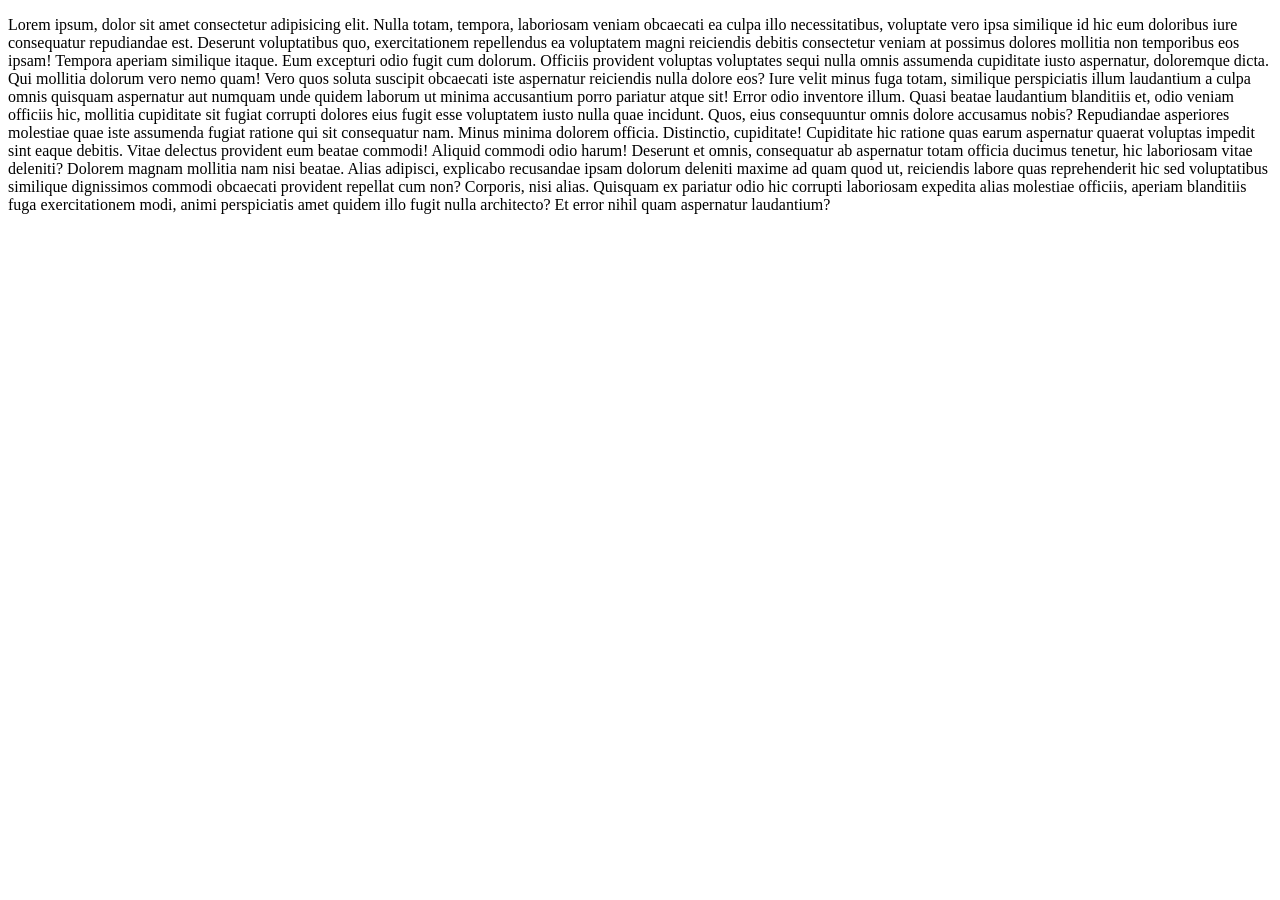
==== index.html @ 7bef9ae3 "first git-hub project" ====
<!DOCTYPE html>
<html lang="en">
<head>
    <meta charset="UTF-8">
    <meta name="viewport" content="width=device-width, initial-scale=1.0">
    <title>Document</title>
</head>
<body>
    <p>Lorem ipsum, dolor sit amet consectetur adipisicing elit. Nulla totam, tempora, laboriosam veniam obcaecati ea culpa illo necessitatibus, voluptate vero ipsa similique id hic eum doloribus iure consequatur repudiandae est.
    Deserunt voluptatibus quo, exercitationem repellendus ea voluptatem magni reiciendis debitis consectetur veniam at possimus dolores mollitia non temporibus eos ipsam! Tempora aperiam similique itaque. Eum excepturi odio fugit cum dolorum.
    Officiis provident voluptas voluptates sequi nulla omnis assumenda cupiditate iusto aspernatur, doloremque dicta. Qui mollitia dolorum vero nemo quam! Vero quos soluta suscipit obcaecati iste aspernatur reiciendis nulla dolore eos?
    Iure velit minus fuga totam, similique perspiciatis illum laudantium a culpa omnis quisquam aspernatur aut numquam unde quidem laborum ut minima accusantium porro pariatur atque sit! Error odio inventore illum.
    Quasi beatae laudantium blanditiis et, odio veniam officiis hic, mollitia cupiditate sit fugiat corrupti dolores eius fugit esse voluptatem iusto nulla quae incidunt. Quos, eius consequuntur omnis dolore accusamus nobis?
    Repudiandae asperiores molestiae quae iste assumenda fugiat ratione qui sit consequatur nam. Minus minima dolorem officia. Distinctio, cupiditate! Cupiditate hic ratione quas earum aspernatur quaerat voluptas impedit sint eaque debitis.
    Vitae delectus provident eum beatae commodi! Aliquid commodi odio harum! Deserunt et omnis, consequatur ab aspernatur totam officia ducimus tenetur, hic laboriosam vitae deleniti? Dolorem magnam mollitia nam nisi beatae.
    Alias adipisci, explicabo recusandae ipsam dolorum deleniti maxime ad quam quod ut, reiciendis labore quas reprehenderit hic sed voluptatibus similique dignissimos commodi obcaecati provident repellat cum non? Corporis, nisi alias.
    Quisquam ex pariatur odio hic corrupti laboriosam expedita alias molestiae officiis, aperiam blanditiis fuga exercitationem modi, animi perspiciatis amet quidem illo fugit nulla architecto? Et error nihil quam aspernatur laudantium?</p>
</body>
</html>
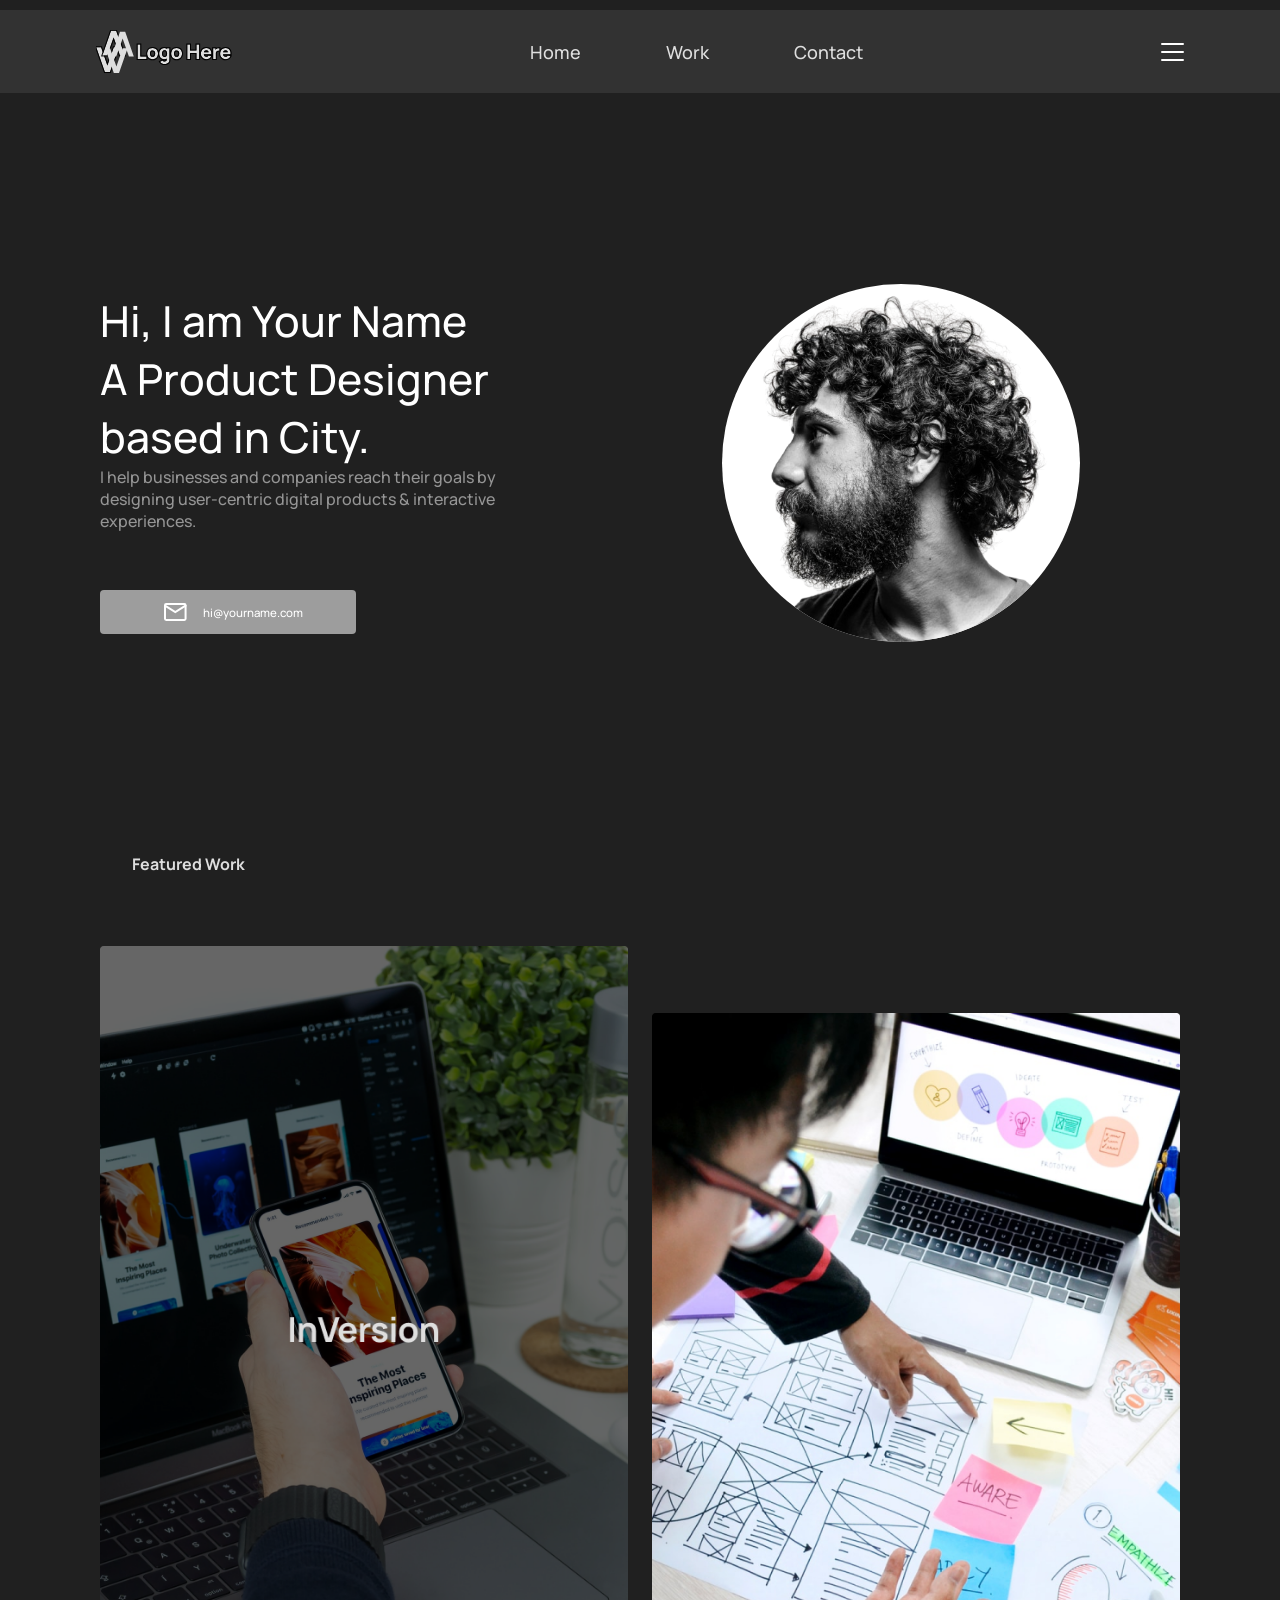
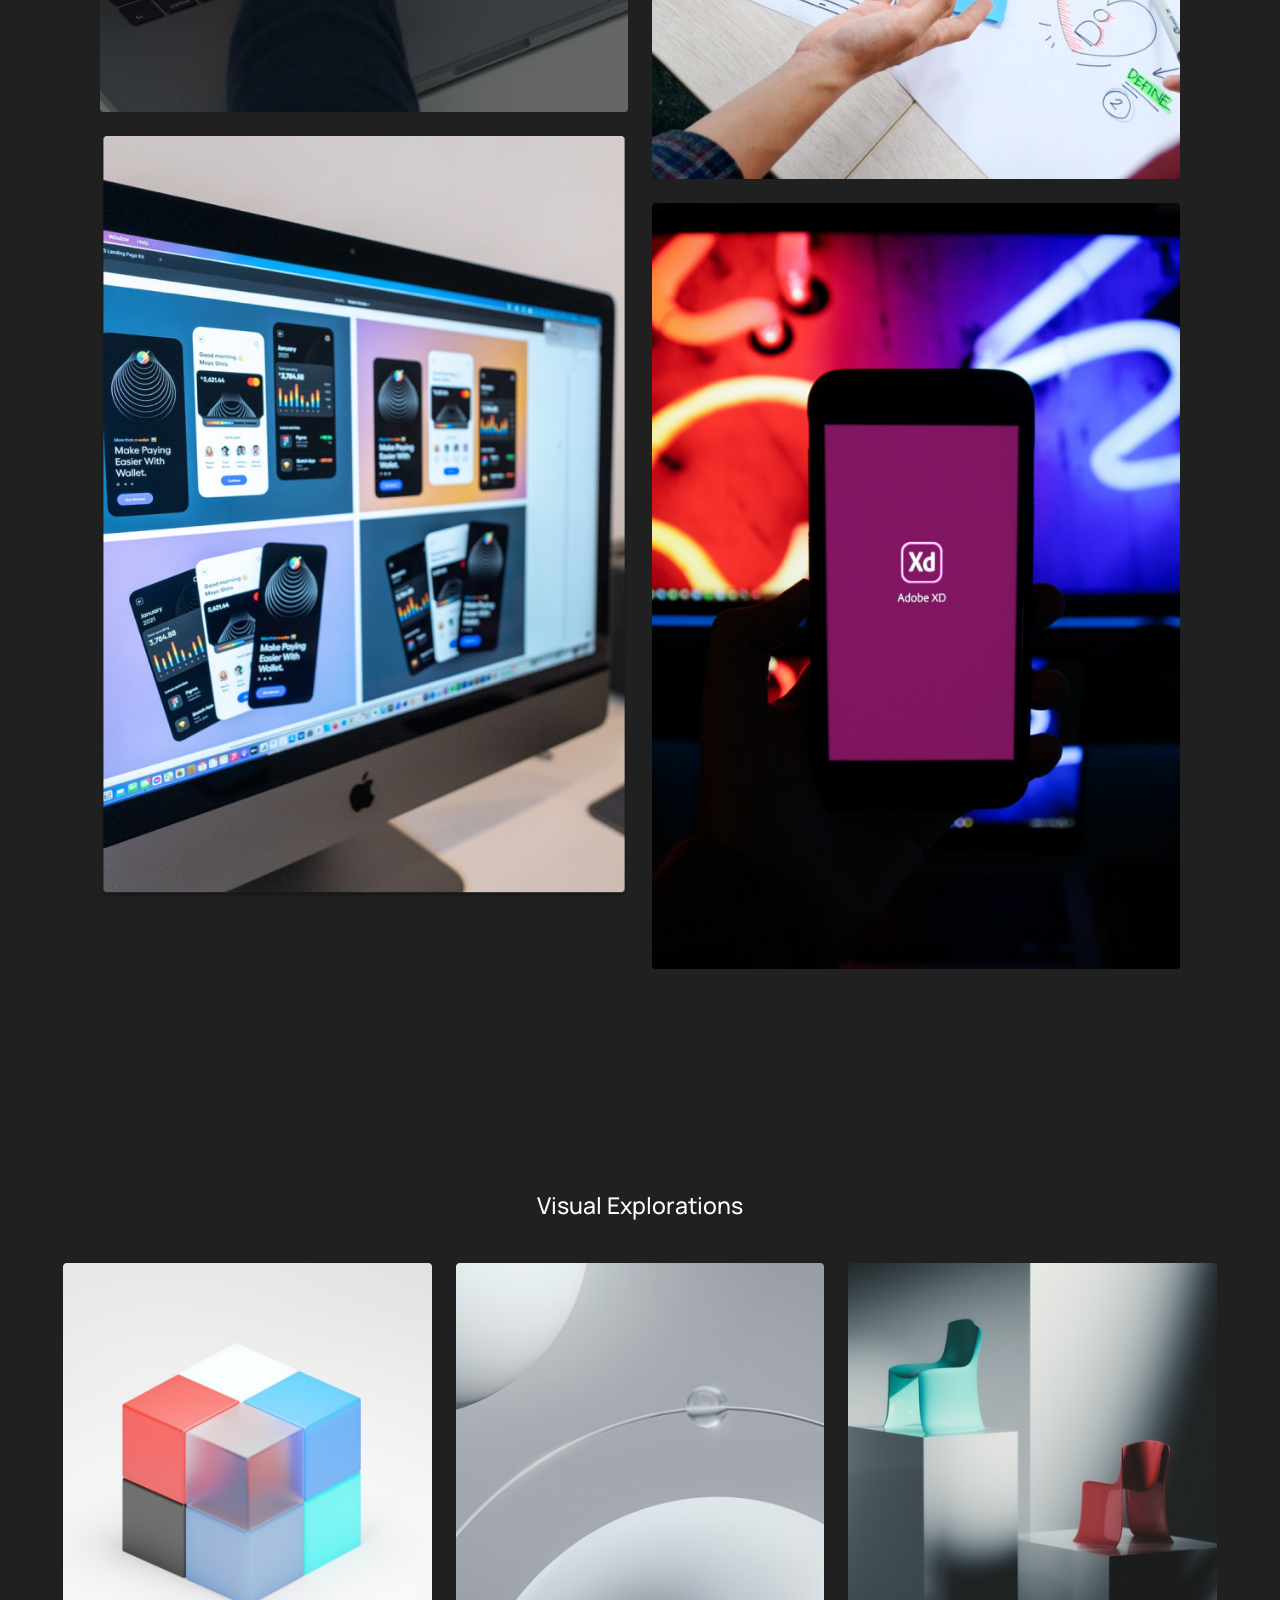
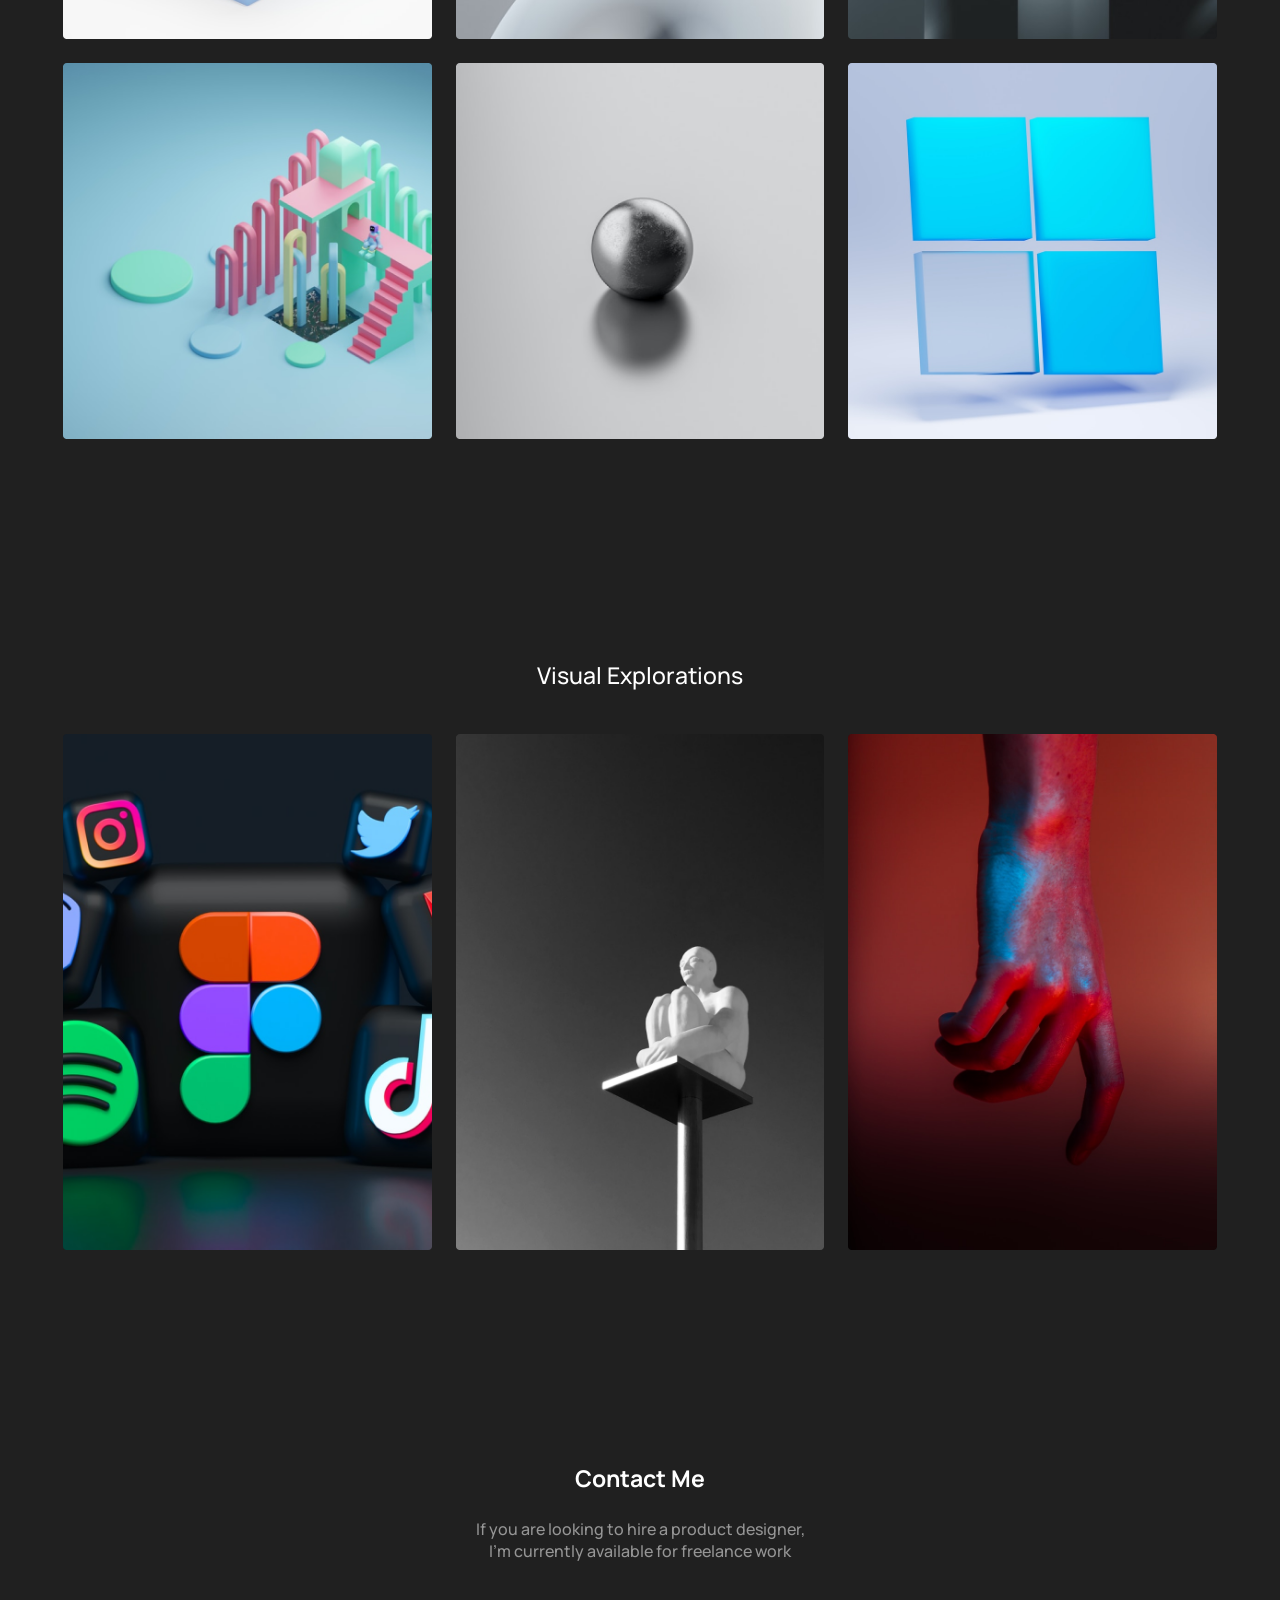
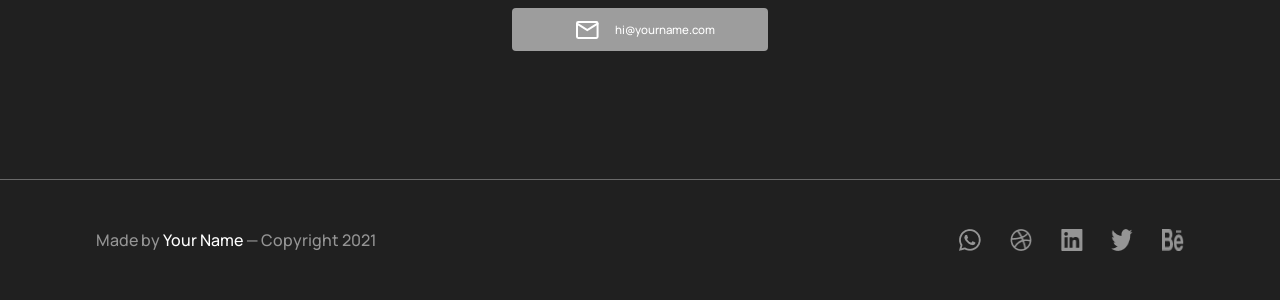
==== commit a3afdf12: "site responsive" ====
--- a/index.html
+++ b/index.html
@@ -3,17 +3,97 @@
 <head>
     <meta charset="UTF-8">
     <meta name="viewport" content="width=device-width, initial-scale=1.0">
-    <title>Document</title>
+    <title>Desinger Portfolio</title>
+    <link rel="shortcut icon" href="./img/favicon.svg" type="image/x-icon">
+    <link rel="stylesheet" href="./css/style.css">
+    <link rel="preconnect" href="https://fonts.googleapis.com">
+    <link rel="preconnect" href="https://fonts.gstatic.com" crossorigin>
+    <link href="https://fonts.googleapis.com/css2?family=Manrope:wght@200..800&family=Poppins:ital,wght@0,100;0,200;0,300;0,400;0,500;0,600;0,700;0,800;0,900;1,100;1,200;1,300;1,400;1,500;1,600;1,700;1,800;1,900&display=swap" rel="stylesheet">
 </head>
 <body>
-    <p>Lorem ipsum, dolor sit amet consectetur adipisicing elit. Nulla totam, tempora, laboriosam veniam obcaecati ea culpa illo necessitatibus, voluptate vero ipsa similique id hic eum doloribus iure consequatur repudiandae est.
-    Deserunt voluptatibus quo, exercitationem repellendus ea voluptatem magni reiciendis debitis consectetur veniam at possimus dolores mollitia non temporibus eos ipsam! Tempora aperiam similique itaque. Eum excepturi odio fugit cum dolorum.
-    Officiis provident voluptas voluptates sequi nulla omnis assumenda cupiditate iusto aspernatur, doloremque dicta. Qui mollitia dolorum vero nemo quam! Vero quos soluta suscipit obcaecati iste aspernatur reiciendis nulla dolore eos?
-    Iure velit minus fuga totam, similique perspiciatis illum laudantium a culpa omnis quisquam aspernatur aut numquam unde quidem laborum ut minima accusantium porro pariatur atque sit! Error odio inventore illum.
-    Quasi beatae laudantium blanditiis et, odio veniam officiis hic, mollitia cupiditate sit fugiat corrupti dolores eius fugit esse voluptatem iusto nulla quae incidunt. Quos, eius consequuntur omnis dolore accusamus nobis?
-    Repudiandae asperiores molestiae quae iste assumenda fugiat ratione qui sit consequatur nam. Minus minima dolorem officia. Distinctio, cupiditate! Cupiditate hic ratione quas earum aspernatur quaerat voluptas impedit sint eaque debitis.
-    Vitae delectus provident eum beatae commodi! Aliquid commodi odio harum! Deserunt et omnis, consequatur ab aspernatur totam officia ducimus tenetur, hic laboriosam vitae deleniti? Dolorem magnam mollitia nam nisi beatae.
-    Alias adipisci, explicabo recusandae ipsam dolorum deleniti maxime ad quam quod ut, reiciendis labore quas reprehenderit hic sed voluptatibus similique dignissimos commodi obcaecati provident repellat cum non? Corporis, nisi alias.
-    Quisquam ex pariatur odio hic corrupti laboriosam expedita alias molestiae officiis, aperiam blanditiis fuga exercitationem modi, animi perspiciatis amet quidem illo fugit nulla architecto? Et error nihil quam aspernatur laudantium?</p>
+    <header>
+        <div class="site-header">
+            <img src="./img/Logo.svg" alt="">
+            <nav class="menu">
+                <a class="menu-item" href="#">home</a>
+                <a class="menu-item" href="#">work</a>
+                <a class="menu-item" href="#">contact</a>
+            </nav>
+            <img class="burger-menu" src="./img/burgermenu.svg" alt="">
+        </div>
+        <div class="header-conteiner">
+            <div class="header-content">
+                <div class="text-container">
+                    <h3 class="header">Hi, I am Your Name
+                        A Product Designer 
+                        based in City.</h3>
+                    <p class="description">I help businesses and companies reach 
+                        their goals by designing user-centric digital 
+                        products & interactive experiences.</p>    
+                </div>
+                <div class="button">
+                    <img class="mail-icon" src="./img/mail.svg" alt="">
+                    <p class="mail">hi@yourname.com</p>
+                </div>
+            </div>
+            <img class="man" src="./img/man.png" alt="">
+        </div>
+    </header>
+    <section class="featured-work">
+        <div class="arrow-container">
+            <img src="./img/Arrow.svg" alt="">
+            <p class="arrow-text">Featured Work</p>
+        </div>
+        <div class="img-container">
+            <div class="images-col">
+                <img class="content" src="./img/content-1.png" alt="">
+                <img class="content" src="./img/content-2.png" alt="">
+            </div>
+            <div class="images-col second-col">
+                <img class="content" src="./img/content-3.png" alt="">
+                <img class="content" src="./img/content-4.png" alt="">
+            </div>
+        </div>
+    </section>
+    <section class="visual-container">
+        <p class="visual-title">Visual Explorations</p>
+        <div class="visual-images">
+            <img class="visual" src="./img/visual-1.png" alt="">
+            <img class="visual" src="./img/visual-2.png" alt="">
+            <img class="visual" src="./img/visual-3.png" alt="">
+            <img class="visual" src="./img/visual-4.png" alt="">
+            <img class="visual" src="./img/visual-5.png" alt="">
+            <img class="visual" src="./img/visual-6.png" alt="">
+        </div>
+    </section>
+    <section class="visual-container">
+        <p class="visual-title">Visual Explorations</p>
+        <div class="visual-images">
+            <img class="visual" src="./img/project-1.png" alt="">
+            <img class="visual" src="./img/project-2.png" alt="">
+            <img class="visual" src="./img/project-3.png" alt="">
+        </div>
+    </section>
+    <section class="contact-container">
+        <div class="contact-text">
+            <p class="contact-title">Contact Me</p>
+            <p class="contact-description">If you are looking to hire a product designer, 
+                I’m currently available for freelance work</p>
+        </div>
+        <div class="button">
+            <img class="mail-icon" src="./img/mail.svg" alt="">
+            <p class="mail">hi@yourname.com</p>
+        </div>
+    </section>
+    <footer>
+        <p class="Copyright">Made by <span style="color: white;">Your Name</span> — Copyright 2021</p>
+        <div class="icons">
+            <img class="icon" src="./img/whatsapp.png" alt="">
+            <img class="icon" src="./img/dribble.png" alt="">
+            <img class="icon" src="./img/linkdin.png" alt="">
+            <img class="icon" src="./img/twitter.png" alt="">
+            <img class="icon" src="./img/behance.png" alt="">
+        </div>
+    </footer>
 </body>
 </html>
--- a/css/style.css
+++ b/css/style.css
@@ -0,0 +1,264 @@
+*{
+    margin: 0;
+    padding: 0;
+    font-family: "Manrope", sans-serif;
+    font-weight: 500;
+    font-style: normal;
+    color: white;
+}
+body{
+    background-color: #202020;
+}
+.site-header{
+    background-color: #323232;
+    display: flex;
+    justify-content: space-between;
+    align-items: center;
+    padding: 20px 96px;
+    margin-top: 10px;
+}
+.menu{
+    display: flex;
+    gap: 85px;
+}
+.menu-item{
+    display: flex;
+    text-decoration: none;
+    color: #DEDEDE;
+    font-size: 18px;
+    text-transform: capitalize;
+}
+.header-conteiner{
+    display: flex;
+    align-items: center;
+    justify-content: space-between;
+    height: 60vh;
+    padding: 100px;
+}
+.header-content{
+    display: flex;
+    flex-direction: column;
+    gap: 58px;
+}
+.text-container{
+    width: 31vw;
+    gap: 24px;
+}
+.header{
+    font-size: 3.3333vw;
+}
+.description{
+    font-size: 1.25vw;
+    color: rgba(149, 149, 149, 1);
+}
+.button{
+    display: flex;
+    padding: 1vw 5vw;
+    background-color: rgba(157, 157, 157, 1);
+    width: 10vw;
+    border-radius: 4px;
+    gap: 16px;
+    font-size: 0.9vw;
+    align-items: center;
+
+}
+.man{
+    border-radius: 100%;
+    background-color: white;
+    margin-right: 100px;
+    width: 28vw;
+}
+.featured-work{
+    display: flex;
+    flex-direction: column;
+    padding: 20px 100px;
+}
+.arrow-container{
+    display: flex;
+    align-items: center;
+    gap: 32px;
+}
+.arrow-text{
+    color: rgba(222, 222, 222, 1);
+    font-weight: 700;
+    font-size: 16px;
+}
+.img-container{
+    display: flex;
+    flex-direction: row;
+    align-items: center;
+    justify-content: center;
+    width: 100%;
+    gap: 24px;
+
+}
+.images-col{
+    width: 45vw;
+    display: flex;
+    flex-direction: column;
+    gap: 24px;
+
+}
+.content{
+    width: 100%;
+}
+.second-col{
+    margin-top: 138px;
+}
+.visual-container{
+    display: flex;
+    flex-direction: column;
+    align-items: center;
+    justify-content: center;
+    margin-top: 20vh;
+    padding: 20px 96px;
+    gap: 3.3vw;
+}
+.visual-title{
+    font-size: 1.8vw;
+}
+.visual-images{
+    display: grid;
+    grid-template-columns: auto auto auto; 
+    gap: 24px;
+}
+.visual{
+    width: 28.8vw;
+}
+.contact-container{
+    display: flex;
+    flex-direction: column;
+    justify-content: center;
+    align-items: center;
+    padding: 10vw;
+    margin-top: 5vw;
+    gap: 46px;
+}
+.contact-text{
+    display: flex;
+    flex-direction: column;
+    justify-content: center;
+    align-items: center;
+    gap: 24px;
+}
+.contact-title{
+    font-size: 1.8vw;
+    font-weight: 700;
+}
+.contact-description{
+    font-size: 1.25vw;
+    width: 27vw;
+    text-align: center;
+    color: rgba(149, 149, 149, 1);
+}
+footer{
+    display: flex;
+    border-top: rgba(105, 105, 105, 1) solid 1px;
+    justify-content: space-between;
+    padding: 49px 96px;
+}
+.Copyright{
+    color: rgba(149, 149, 149, 1)
+}
+.icons{
+    display: flex;
+    gap: 2.24vw;
+}
+.icon{
+    width: 22px;
+    height: 22px;
+}
+
+@media screen and (max-width: 992px) {
+    .site-header {
+        padding: 2vw 5vw;
+    }
+    .header-conteiner{
+        flex-direction: column-reverse;
+        gap: 50px;
+        margin-top: 10vw;
+    }
+    .text-container{
+        width: 90vw;
+        text-align: center;
+    }
+    .description{
+        font-size: 2vw;
+    }
+    .button{
+        margin: auto;
+        width: auto;
+    }
+    .man{
+        margin: auto;
+        width: 40vh;
+    }
+    .mail{
+        font-size: 2vw;
+    }
+    .visual-title{
+        font-size: 3.5vw;
+    }
+
+    .contact-title{
+        font-size: 3.5vw;
+    }
+    .contact-description{
+        font-size: 2.5vw;
+        width: auto;
+    }
+    .burger-menu{
+        display: none;
+    }
+}
+  
+@media screen and (max-width: 600px) {
+    .header-conteiner{
+        padding: 0;
+        padding-top: 10vw;
+    }
+    .site-header {
+        padding: 2vw 10vw 2vw 5vw;
+    }
+    .man{
+        width: 70vw;
+    }
+    .menu{
+        display: none;
+    }
+    .burger-menu{
+        display: block;
+    }
+    .featured-work{
+        gap: 20px;
+        padding: 5vw;
+        justify-content: center;
+    }
+    .images-col {
+        width: 90vw;
+    }
+    .img-container{
+        flex-direction: column;
+    }
+    .second-col{
+        margin: 0;
+    }
+    .visual-images{
+        display: grid;
+        grid-template-columns: auto; 
+        gap: 24px;
+    }
+    .visual{
+        width: 90vw;
+    }
+    footer{
+        flex-direction: column-reverse;
+        padding: 5vw;
+        align-items: center;
+        gap: 5vw;
+    }
+    .Copyright{
+        text-align: center;
+        font-size: 5vw;
+    }
+}
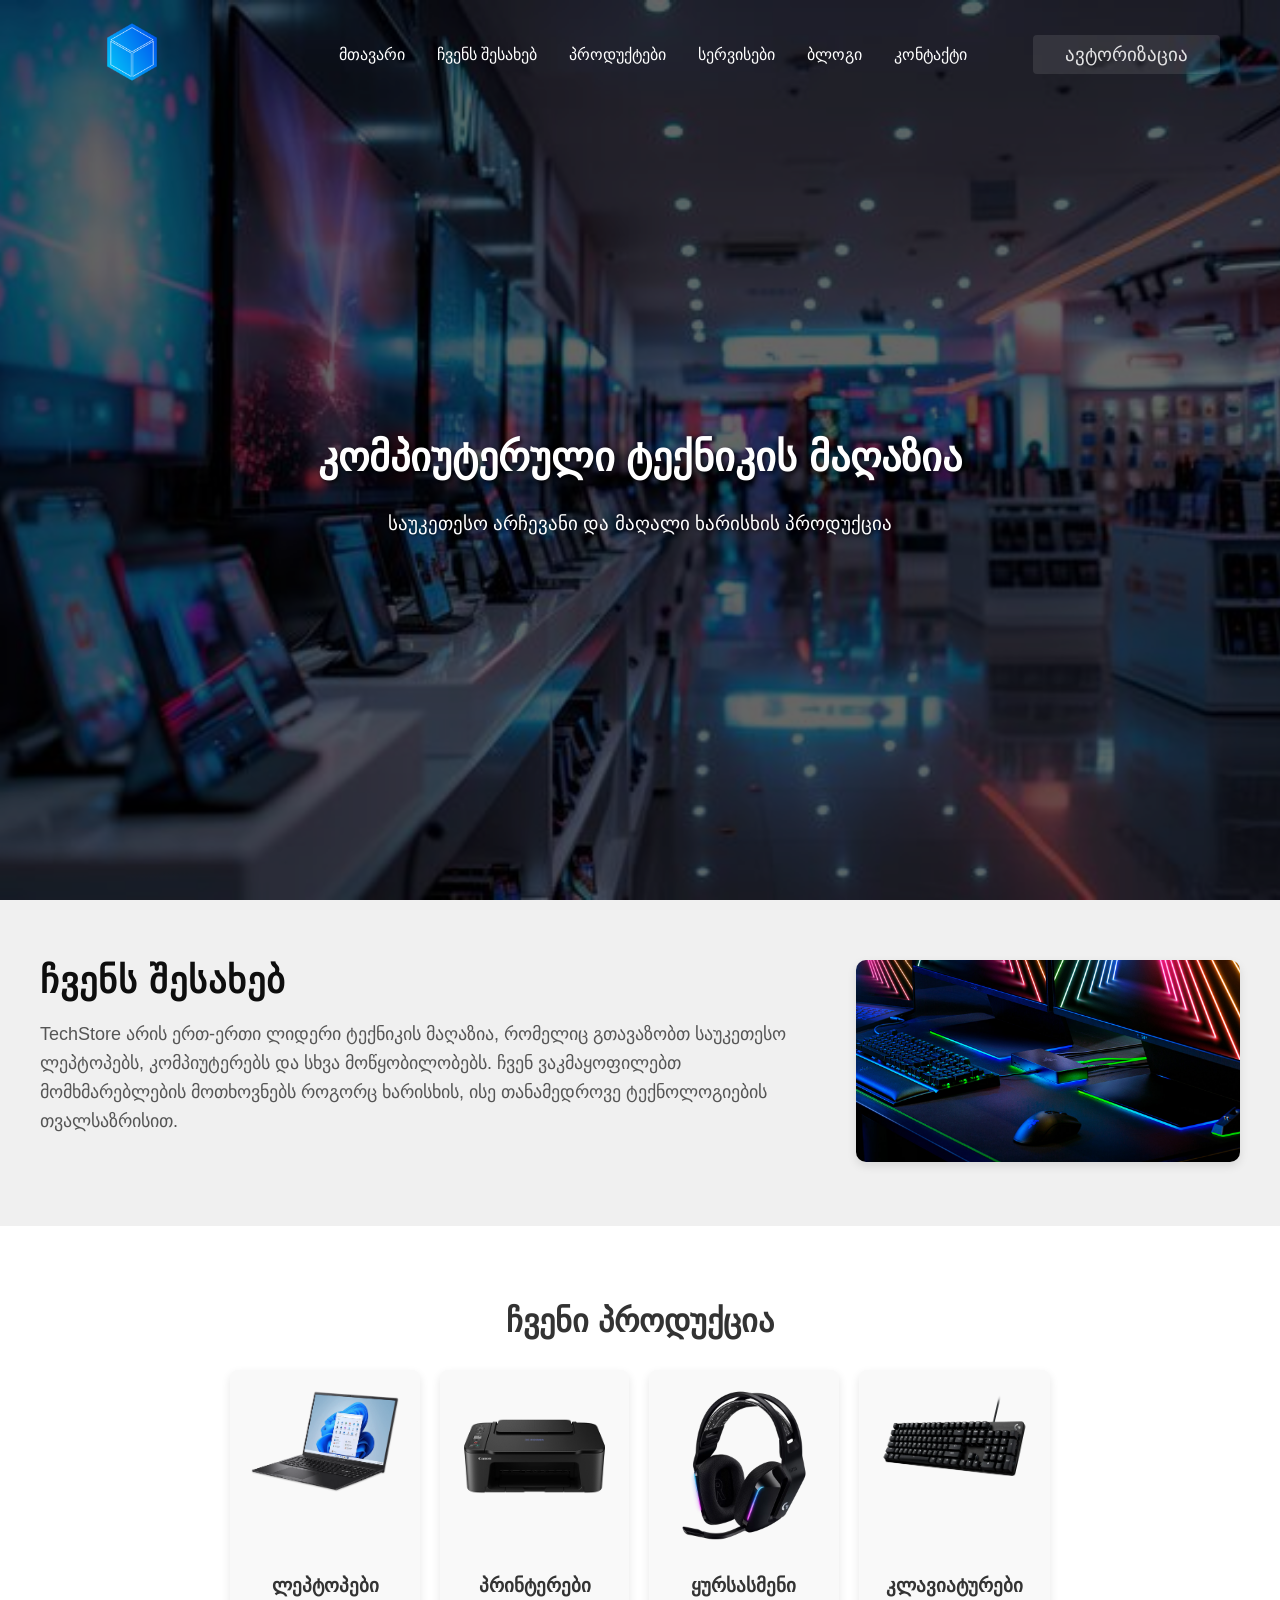
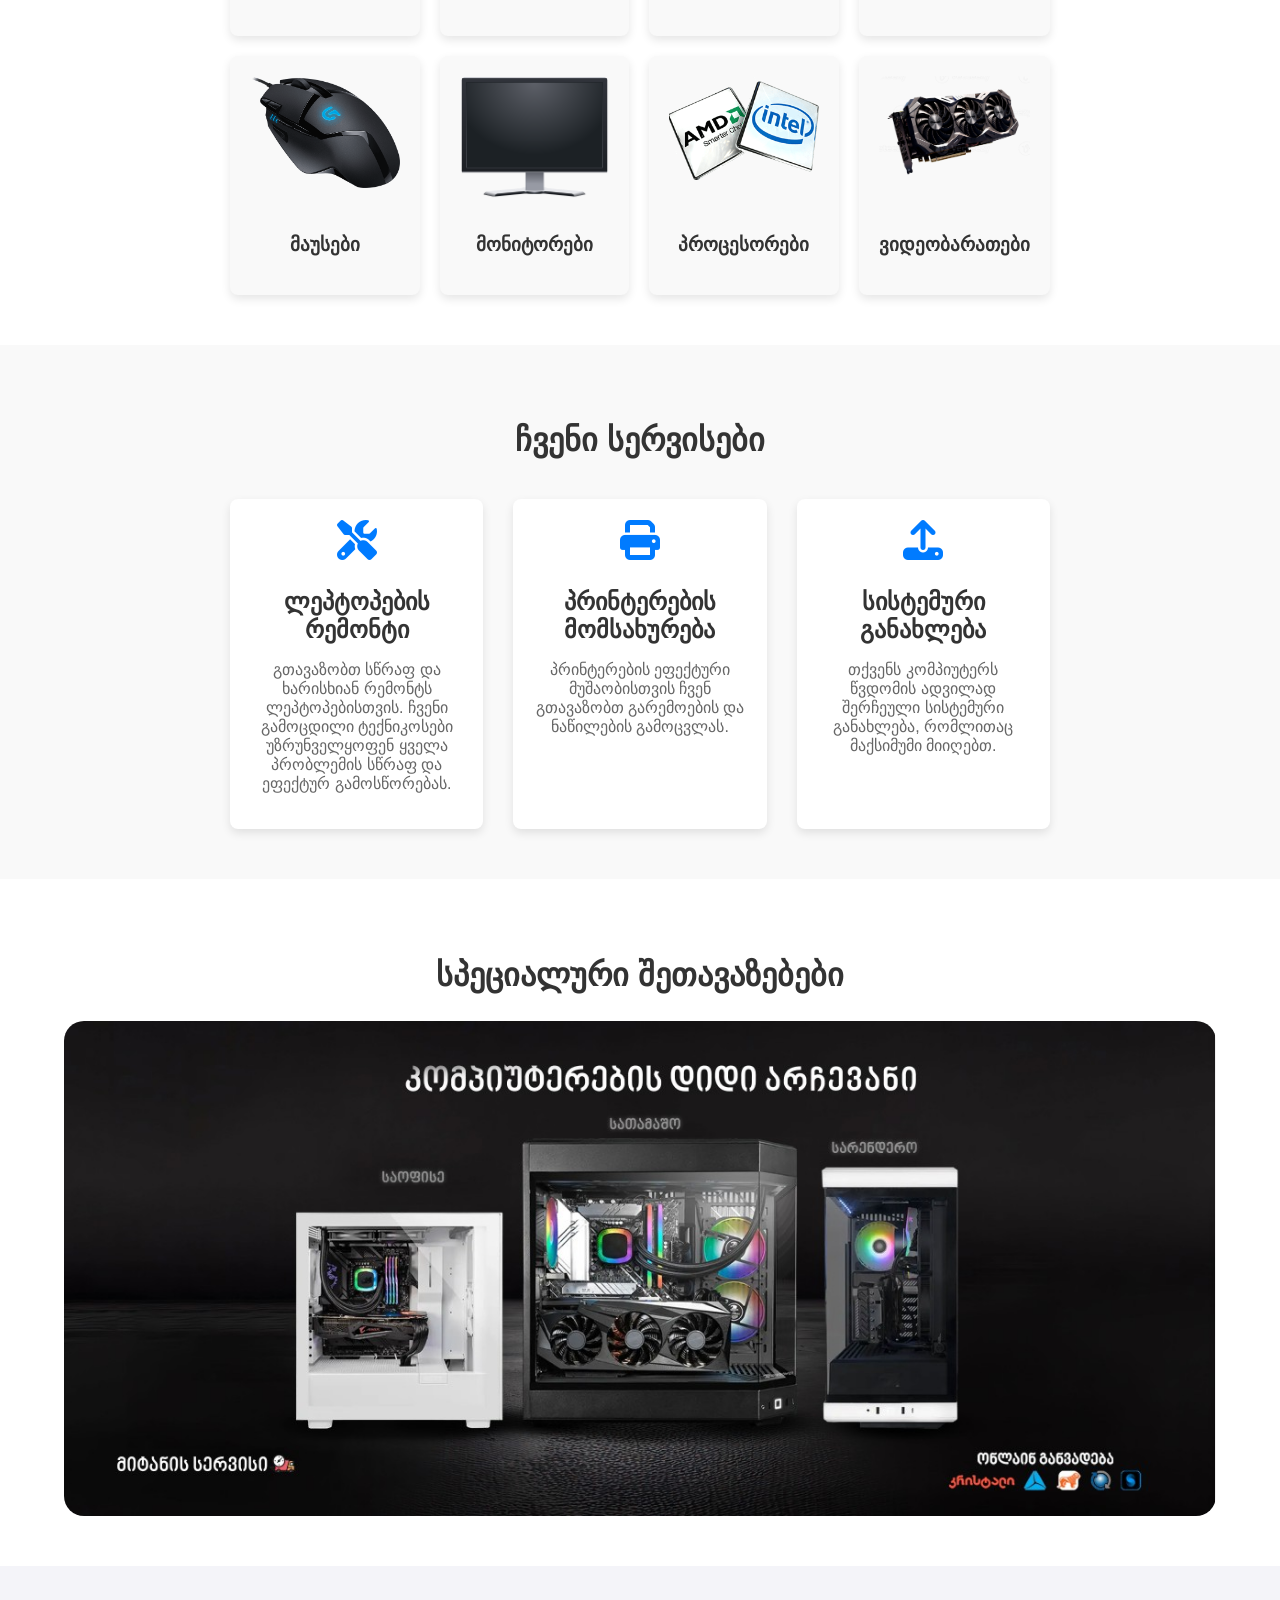
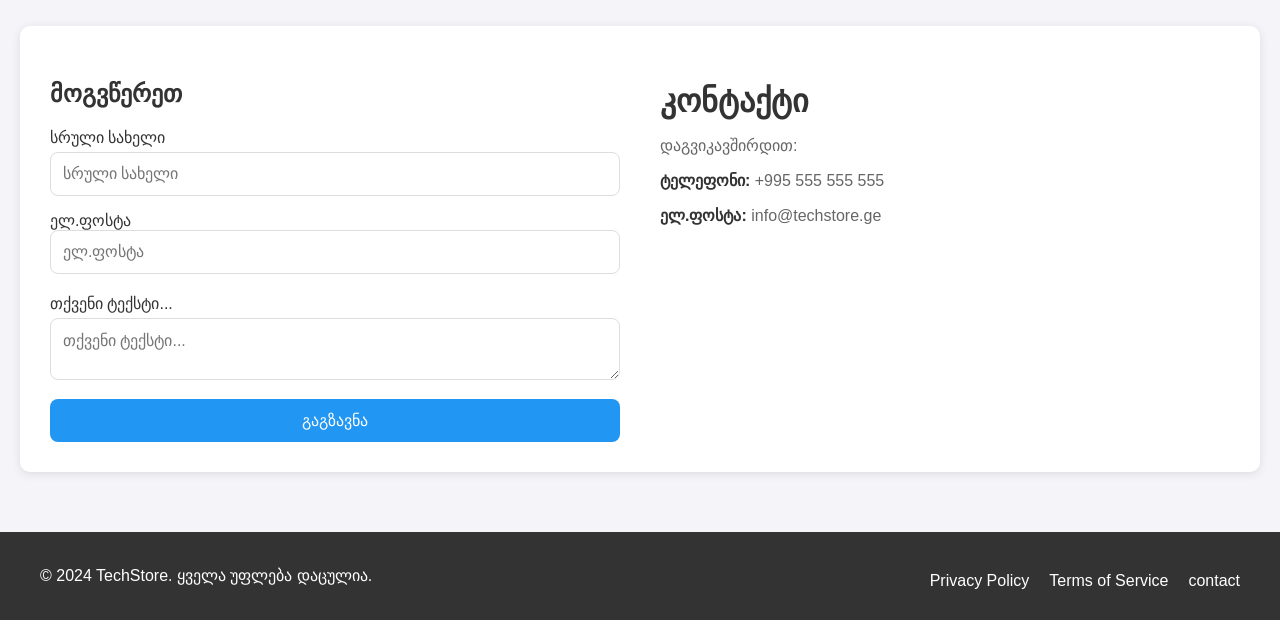
==== commit 9e484b2c: "final project" ====
--- a/index.html
+++ b/index.html
@@ -3,97 +3,180 @@
 <head>
     <meta charset="UTF-8">
     <meta name="viewport" content="width=device-width, initial-scale=1.0">
-    <title>Desinger Portfolio</title>
-    <link rel="shortcut icon" href="./img/favicon.svg" type="image/x-icon">
-    <link rel="stylesheet" href="./css/style.css">
-    <link rel="preconnect" href="https://fonts.googleapis.com">
-    <link rel="preconnect" href="https://fonts.gstatic.com" crossorigin>
-    <link href="https://fonts.googleapis.com/css2?family=Manrope:wght@200..800&family=Poppins:ital,wght@0,100;0,200;0,300;0,400;0,500;0,600;0,700;0,800;0,900;1,100;1,200;1,300;1,400;1,500;1,600;1,700;1,800;1,900&display=swap" rel="stylesheet">
+    <meta name="description" content="TechStore - ინტერნეტ მაღაზია, სადაც შეგიძლიათ შეიძინოთ ყველაზე პოპულარული ტექნოლოგიები. რეგისტრაცია და ავტორიზაცია სწრაფად და მარტივად.">
+    <title>კომპიუტერული ტექნიკის მაღაზია</title>
+    <link rel="shortcut icon" href="./images/logo.png" type="image/x-icon">
+    <link rel="stylesheet" href="//cdn.web-fonts.ge/fonts/archyedt-bold/css/archyedt-bold.min.css">
+    <link rel="stylesheet" href="./css/styles.css">
+    <link rel="stylesheet" href="https://cdnjs.cloudflare.com/ajax/libs/font-awesome/6.6.0/css/all.min.css" integrity="sha512-Kc323vGBEqzTmouAECnVceyQqyqdsSiqLQISBL29aUW4U/M7pSPA/gEUZQqv1cwx4OnYxTxve5UMg5GT6L4JJg==" crossorigin="anonymous" referrerpolicy="no-referrer" />
+    
 </head>
 <body>
     <header>
-        <div class="site-header">
-            <img src="./img/Logo.svg" alt="">
-            <nav class="menu">
-                <a class="menu-item" href="#">home</a>
-                <a class="menu-item" href="#">work</a>
-                <a class="menu-item" href="#">contact</a>
-            </nav>
-            <img class="burger-menu" src="./img/burgermenu.svg" alt="">
-        </div>
-        <div class="header-conteiner">
-            <div class="header-content">
-                <div class="text-container">
-                    <h3 class="header">Hi, I am Your Name
-                        A Product Designer 
-                        based in City.</h3>
-                    <p class="description">I help businesses and companies reach 
-                        their goals by designing user-centric digital 
-                        products & interactive experiences.</p>    
+        <section id="home" class="hero">
+            <img src="./images/background.png" alt="Background Image" class="background-img">
+            <div class="main-container">
+                <div class="header-content">
+                    <a href="index.html"><img class="logo" src="./images/logo.png" alt=""></a>
+                    <div class="burger-menu">
+                        <i class="fa-solid fa-bars"></i>
+                    </div>
+                    <nav class="nav">
+                        <ul class="menu">
+                            <li><a href="index.html">მთავარი</a></li>
+                            <li><a href="index.html#about">ჩვენს შესახებ</a></li>
+                            <li class="dropdown">
+                                <a href="index.html#products">პროდუქტები</a>
+                                <ul class="submenu">
+                                    <li><a href="index.html#products">ლეპტოპები</a></li>
+                                    <li><a href="index.html#products">პრინტერები</a></li>
+                                    <li><a href="index.html#products">აქსესუარები</a></li>
+                                </ul>
+                            </li>
+                            <li><a href="/index.html#services">სერვისები</a></li>
+                            <li><a href="blog.html">ბლოგი</a></li>
+                            <li><a href="/index.html#contact">კონტაქტი</a></li>
+                        </ul>
+                        <a href="/auth.html"><button class="auth-button">ავტორიზაცია</button></a>
+                    </nav>
                 </div>
-                <div class="button">
-                    <img class="mail-icon" src="./img/mail.svg" alt="">
-                    <p class="mail">hi@yourname.com</p>
+                <div class="hero-text">
+                    <h2>კომპიუტერული ტექნიკის მაღაზია</h2>
+                    <p>საუკეთესო არჩევანი და მაღალი ხარისხის პროდუქცია</p>
                 </div>
             </div>
-            <img class="man" src="./img/man.png" alt="">
-        </div>
+        </section>
     </header>
-    <section class="featured-work">
-        <div class="arrow-container">
-            <img src="./img/Arrow.svg" alt="">
-            <p class="arrow-text">Featured Work</p>
-        </div>
-        <div class="img-container">
-            <div class="images-col">
-                <img class="content" src="./img/content-1.png" alt="">
-                <img class="content" src="./img/content-2.png" alt="">
+
+    <main>
+
+        <section id="about" class="about">
+            <div class="container">
+                <div class="about-content">
+                    <h2>ჩვენს შესახებ</h2>
+                    <p>TechStore არის ერთ-ერთი ლიდერი ტექნიკის მაღაზია, რომელიც გთავაზობთ საუკეთესო ლეპტოპებს, კომპიუტერებს და სხვა მოწყობილობებს. ჩვენ ვაკმაყოფილებთ მომხმარებლების მოთხოვნებს როგორც ხარისხის, ისე თანამედროვე ტექნოლოგიების თვალსაზრისით.</p>
+                </div>
+                <div class="about-image">
+                    <img src="/images/about.png" alt="TechStore - About Us">
+                </div>
             </div>
-            <div class="images-col second-col">
-                <img class="content" src="./img/content-3.png" alt="">
-                <img class="content" src="./img/content-4.png" alt="">
+        </section>
+
+        <section id="products" class="products">
+            <h2>ჩვენი პროდუქცია</h2>
+            <div class="product-grid">
+                <div class="product-card">
+                    <img class="product-img" src="/images/laptop.png" alt="ლეპტოპი">
+                    <h3>ლეპტოპები</h3>
+                </div>
+                <div class="product-card">
+                    <img class="product-img" src="/images/printer.png" alt="დაბეჭდვის მოწყობილობა">
+                    <h3>პრინტერები</h3>
+                </div>
+                <div class="product-card">
+                    <img class="product-img" src="/images/headset.png" alt="აქსესუარები">
+                    <h3>ყურსასმენი</h3>
+                </div>
+                <div class="product-card">
+                    <img class="product-img" src="/images/keyboard.png" alt="აქსესუარები">
+                    <h3>კლავიატურები</h3>
+                </div>
+                <div class="product-card">
+                    <img class="product-img" src="/images/mouse.png" alt="აქსესუარები">
+                    <h3>მაუსები</h3>
+                </div>
+                <div class="product-card">
+                    <img class="product-img" src="/images/monitor.png" alt="აქსესუარები">
+                    <h3>მონიტორები</h3>
+                </div>
+                <div class="product-card">
+                    <img class="product-img" src="/images/procesor.png" alt="აქსესუარები">
+                    <h3>პროცესორები</h3>
+                </div>
+                <div class="product-card">
+                    <img class="product-img" src="/images/gpu.png" alt="აქსესუარები">
+                    <h3>ვიდეობარათები</h3>
+                </div>
             </div>
-        </div>
-    </section>
-    <section class="visual-container">
-        <p class="visual-title">Visual Explorations</p>
-        <div class="visual-images">
-            <img class="visual" src="./img/visual-1.png" alt="">
-            <img class="visual" src="./img/visual-2.png" alt="">
-            <img class="visual" src="./img/visual-3.png" alt="">
-            <img class="visual" src="./img/visual-4.png" alt="">
-            <img class="visual" src="./img/visual-5.png" alt="">
-            <img class="visual" src="./img/visual-6.png" alt="">
-        </div>
-    </section>
-    <section class="visual-container">
-        <p class="visual-title">Visual Explorations</p>
-        <div class="visual-images">
-            <img class="visual" src="./img/project-1.png" alt="">
-            <img class="visual" src="./img/project-2.png" alt="">
-            <img class="visual" src="./img/project-3.png" alt="">
-        </div>
-    </section>
-    <section class="contact-container">
-        <div class="contact-text">
-            <p class="contact-title">Contact Me</p>
-            <p class="contact-description">If you are looking to hire a product designer, 
-                I’m currently available for freelance work</p>
-        </div>
-        <div class="button">
-            <img class="mail-icon" src="./img/mail.svg" alt="">
-            <p class="mail">hi@yourname.com</p>
-        </div>
-    </section>
-    <footer>
-        <p class="Copyright">Made by <span style="color: white;">Your Name</span> — Copyright 2021</p>
-        <div class="icons">
-            <img class="icon" src="./img/whatsapp.png" alt="">
-            <img class="icon" src="./img/dribble.png" alt="">
-            <img class="icon" src="./img/linkdin.png" alt="">
-            <img class="icon" src="./img/twitter.png" alt="">
-            <img class="icon" src="./img/behance.png" alt="">
+        </section>
+        <section id="services" class="services">
+            <div class="container">
+                <h2>ჩვენი სერვისები</h2>
+                <div class="services-list">
+                    <div class="service">
+                        <div class="icon">
+                            <i class="fa-solid fa-screwdriver-wrench"></i>
+                        </div>
+                        <h3>ლეპტოპების რემონტი</h3>
+                        <p>გთავაზობთ სწრაფ და ხარისხიან რემონტს ლეპტოპებისთვის. ჩვენი გამოცდილი ტექნიკოსები უზრუნველყოფენ ყველა პრობლემის სწრაფ და ეფექტურ გამოსწორებას.</p>
+                    </div>
+                    <div class="service">
+                        <div class="icon">
+                            <i class="fa-solid fa-print"></i>
+                        </div>
+                        <h3>პრინტერების მომსახურება</h3>
+                        <p>პრინტერების ეფექტური მუშაობისთვის ჩვენ გთავაზობთ გარემოების და ნაწილების გამოცვლას.</p>
+                    </div>
+                    <div class="service">
+                        <div class="icon">
+                            <i class="fa-solid fa-upload"></i>
+                        </div>
+                        <h3>სისტემური განახლება</h3>
+                        <p>თქვენს კომპიუტერს წვდომის ადვილად შერჩეული სისტემური განახლება, რომლითაც მაქსიმუმი მიიღებთ.</p>
+                    </div>
+                </div>
+            </div>
+        </section>
+        <section id="slider" class="slider">
+            <h2>სპეციალური შეთავაზებები</h2>
+            <div class="slider-container">
+                <img src="/images/slide-1.jpg" alt="ლეპტოპები" class="slider-image">
+                <img src="/images/slide-2.jpg" alt="პრინტერები" class="slider-image">
+                <img src="/images/slide-3.jpg" alt="აქსესუარები" class="slider-image">
+                <img src="/images/slide-4.jpg" alt="აქსესუარები" class="slider-image">
+            </div>
+        </section>
+        
+        
+        <section id="contact" class="contact">
+            <div class="contact-container">
+                <div class="contact-form">
+                    <h3>მოგვწერეთ</h3>
+                    <form action="#" method="POST">
+                        <label for="name">სრული სახელი</label>
+                        <input type="text" id="name" name="name" placeholder="სრული სახელი" required>
+                        
+                        <label for="email">ელ.ფოსტა
+                            <input type="email" id="email" name="email" placeholder="ელ.ფოსტა" required>
+                        </label>
+                        
+                        
+                        <label for="message">თქვენი ტექსტი...</label>
+                        <textarea id="message" name="message" placeholder="თქვენი ტექსტი..." required></textarea>
+                        
+                        <button type="submit">გაგზავნა</button>
+                    </form>
+                </div>
+                <div class="contact-info">
+                    <h2>კონტაქტი</h2>
+                    <p>დაგვიკავშირდით:</p>
+                    <p><strong>ტელეფონი:</strong> +995 555 555 555</p>
+                    <p><strong>ელ.ფოსტა:</strong> info@techstore.ge</p>
+                </div>
+            </div>
+        </section>
+              
+    </main>
+
+    <footer class="footer">
+        <div class="footer-container">
+            <p>&copy; 2024 TechStore. ყველა უფლება დაცულია.</p>
+            <div class="footer-links">
+                <a href="#">Privacy Policy</a>
+                <a href="#">Terms of Service</a>
+                <a href="#contact">contact</a>
+            </div>
         </div>
     </footer>
 </body>
-</html>+</html>
--- a/css/styles.css
+++ b/css/styles.css
@@ -0,0 +1,1069 @@
+:root {
+    --primary-color: #2196f3;
+    --secondary-color: #1b1b1b;
+    --text-color: #131313;
+    --font-family: "ArchyEDT-Bold", sans-serif;
+}
+
+body {
+    margin: 0;
+    font-family: var(--font-family);
+    color: var(--text-color);
+}
+a{
+    text-decoration: none;
+}
+
+.blog {
+    padding: 80px 20px;
+    background-color: #f9f9f9;
+}
+
+.blog .container {
+    max-width: 1200px;
+    margin: 0 auto;
+    text-align: center;
+}
+
+.blog h2 {
+    font-size: 2.5rem;
+    color: #333;
+    margin-bottom: 40px;
+    font-weight: bold;
+}
+
+.blog-posts {
+    display: grid;
+    grid-template-columns: repeat(auto-fill, minmax(300px, 1fr));
+    gap: 30px;
+    justify-items: center;
+}
+
+.blog-card {
+    background-color: #fff;
+    border-radius: 15px;
+    box-shadow: 0 6px 15px rgba(0, 0, 0, 0.1);
+    overflow: hidden;
+    transition: transform 0.3s ease, box-shadow 0.3s ease;
+    width: 100%;
+}
+
+.blog-card:hover {
+    transform: translateY(-10px);
+    box-shadow: 0 10px 25px rgba(0, 0, 0, 0.2);
+}
+
+.blog-image {
+    width: 100%;
+    height: 200px;
+    margin: 20px 0;
+    object-fit: contain;
+    transition: transform 0.3s ease;
+}
+
+.blog-card:hover .blog-image {
+    transform: scale(1.05);
+}
+
+.post-content {
+    padding: 20px;
+}
+
+.post-content h3 {
+    font-size: 1.8rem;
+    color: #333;
+    margin-bottom: 15px;
+    font-weight: bold;
+    transition: color 0.3s ease;
+}
+
+.post-content p {
+    font-size: 1rem;
+    color: #666;
+    line-height: 1.6;
+    margin-bottom: 20px;
+}
+
+.read-more {
+    color: #000;
+    font-weight: bold;
+    text-decoration: none;
+    transition: color 0.3s ease;
+}
+
+.read-more:hover {
+    color: #2196f3;
+    cursor: pointer;
+}
+
+.services {
+    padding: 50px 18%;
+    background-color: #f9f9f9;
+}
+
+.services h2 {
+    text-align: center;
+    margin-bottom: 40px;
+    font-size: 2em;
+    color: #333;
+}
+
+.services-list {
+    display: grid;
+    grid-template-columns: repeat(3, 1fr);
+    gap: 30px;
+}
+
+.service {
+    background-color: #fff;
+    padding: 20px;
+    border-radius: 8px;
+    box-shadow: 0 4px 10px rgba(0, 0, 0, 0.1);
+    text-align: center;
+}
+
+.service .icon {
+    font-size: 40px;
+    color: #007bff;
+    margin-bottom: 20px;
+}
+
+.service h3 {
+    font-size: 1.5em;
+    margin-bottom: 15px;
+    color: #333;
+}
+
+.service p {
+    font-size: 1em;
+    color: #666;
+}
+
+.service:hover h3 {
+    color: #2196f3;
+    cursor: pointer;
+}
+
+.hero {
+    position: relative;
+    width: 100%;
+    height: 100vh;
+    display: flex;
+    align-items: center;
+    color: #fff;
+    text-align: center;
+    overflow: hidden;
+}
+
+.hero .background-img {
+    position: absolute;
+    top: 0;
+    left: 0;
+    width: 100vw;
+    height: 100vh;
+    object-fit: cover;
+    z-index: -1;
+    filter: brightness(40%);
+}
+.burger-menu{
+    display: none;
+}
+.nav{
+    display: flex;
+    gap: 50px;
+    align-items: center;
+}
+.main-container {
+    height: 11vh;
+}
+
+.header-container {
+    background-color: #222222;
+    position: absolute;
+    top: 0;
+    display: flex;
+    width: 100%;
+    align-items: center;
+    justify-content: space-around;
+    z-index: 1;
+}
+
+.header-content {
+    position: absolute;
+    top: 0;
+    display: flex;
+    width: 100%;
+    align-items: center;
+    justify-content: space-around;
+    z-index: 1;
+    padding: 20px;
+}
+
+.logo {
+    width: 5vw;
+}
+
+.hero-text {
+    display: flex;
+    flex-direction: column;
+    justify-content: center;
+    margin: 0 auto;
+    width: 100vw;
+    font-size: 1.5rem;
+}
+
+.hero h2 {
+    font-size: 2.5rem;
+    margin-bottom: 10px;
+    text-shadow: 2px 2px 4px rgba(0, 0, 0, 0.7);
+}
+
+.hero p {
+    font-size: 1.2rem;
+    line-height: 1.6;
+    text-shadow: 1px 1px 3px rgba(0, 0, 0, 0.5);
+}
+
+header {
+    color: white;
+    display: flex;
+    justify-content: space-between;
+    align-items: center;
+}
+
+header .menu {
+    list-style: none;
+    margin: 0;
+    padding: 0;
+    display: flex;
+    align-items: center;
+}
+
+header .menu li {
+    margin: 0 1rem;
+    position: relative;
+}
+
+header .menu a {
+    color: white;
+}
+
+header .menu a:hover {
+    color: #2196f3;
+    text-decoration: none;
+}
+
+header .menu .submenu {
+    display: none;
+    position: absolute;
+    top: 100%;
+    left: 0;
+    background: rgba(22, 22, 22, 0.486);
+    list-style: none;
+    padding: 0.5rem 1rem;
+    box-shadow: 0 4px 6px rgba(0, 0, 0, 0.1);
+    text-align: start;
+    border-radius: 4px;
+}
+
+header .menu .dropdown ul li {
+    margin: 0;
+}
+
+header .menu .dropdown:hover .submenu {
+    display: flex;
+    flex-direction: column;
+    gap: 0.5rem;
+}
+.error {
+    color: red;
+    font-size: 0.85em;
+    margin-top: -5px;
+    margin-bottom: 10px;
+    display: block;
+}
+.auth-button{
+    display: flex;
+    align-items: center;
+    background-color: rgba(240, 240, 240, 0.1);
+    border: 0;
+    color: #ffffffdc;
+    border-radius: .25rem;
+    font-family: var(--font-family);
+    padding: 0.5rem 2rem;
+    font-size: 1.2rem;
+    transition: transform 0.5s ease,
+}
+.auth-button:hover{
+    cursor: pointer;
+    color: #fff;
+    background-color: #2196f3;   
+    filter: drop-shadow(0 0 5px #2196f3);
+}
+header .nav a:hover {
+    text-decoration: none;
+} 
+#about {
+    padding: 60px 20px;
+    background-color: #f0f0f0;
+    color: #333;
+    font-family: var(--font-family);
+}
+
+.about .container {
+    display: flex;
+    flex-direction: row;
+    justify-content: space-between;
+    align-items: center;
+    max-width: 1200px;
+    margin: 0 auto;
+}
+
+.about-content {
+    flex: 1;
+    
+    padding-right: 30px;
+}
+
+.about h2 {
+    font-size: 36px;
+    color: #0e0e0e;
+    margin-bottom: 20px;
+    margin: 0;
+    font-weight: bold;
+    text-transform: uppercase;
+    letter-spacing: 1px;
+}
+
+.about p {
+    font-size: 18px;
+    line-height: 1.6;
+    color: #555;
+    margin-bottom: 30px;
+}
+
+.about-image img {
+    max-width: 30vw;
+    height: auto;
+    border-radius: 10px;
+    box-shadow: 0 4px 10px rgba(0, 0, 0, 0.1);
+}
+
+.products {
+    padding: 50px 18%;
+    background-color: #fff;
+}
+
+.products h2 {
+    text-align: center;
+    margin-bottom: 30px;
+    font-size: 2em;
+    color: #333;
+}
+
+.product-grid {
+    display: grid;
+    grid-template-columns: repeat(4, 1fr);
+    gap: 20px;
+}
+
+.product-card {
+    display: flex;
+    flex-direction: column;
+    justify-content: space-between;
+    background-color: #f9f9f9;
+    padding: 20px;
+    border-radius: 8px;
+    box-shadow: 0 4px 10px rgba(0, 0, 0, 0.1);
+    text-align: center;
+    transition: all 0.3s ease; 
+}
+
+.product-card:hover {
+    background-color: #e9e9e9; 
+    transform: scale(1.05); 
+    box-shadow: 0 0px 5px rgba(0, 0, 0, 0.2);
+}
+
+.product-card img {
+    width: 100%;
+    height: auto;
+    border-radius: 8px;
+    margin-bottom: 15px;
+    transition: transform 0.3s ease; 
+}
+
+.product-card:hover img {
+    transform: scale(1.1); 
+}
+
+.product-card h3 {
+    font-size: 1.2em;
+    color: #333;
+    transition: color 0.3s ease; 
+}
+
+.product-card:hover h3 {
+    color: #007bff; 
+}
+.slider {
+    position: relative;
+    width: 90vw; 
+    margin: auto;
+    padding: 50px 0;
+    overflow: hidden;
+}
+.slider h2{
+    font-size: 2rem;
+    color: #333;
+    text-align: center;
+}
+.slider-container {
+    display: flex;
+    justify-content: space-between;
+    width: 400%;
+    animation: slide 8s infinite;
+}
+
+.slider-image {
+    width: 25%; 
+    height: auto;
+    border-radius: 20px;
+    object-fit: cover;
+}
+
+@keyframes slide {
+    0% {
+        transform: translateX(0);
+    }
+    25% {
+        transform: translateX(-25%);
+    }
+    50% {
+        transform: translateX(-50%);
+    }
+    75% {
+        transform: translateX(-75%);
+    }
+    100% {
+        transform: translateX(0);
+    }
+}
+
+
+.contact {
+    background-color: #f4f4f9;
+    padding: 60px 20px;
+}
+
+.contact-container {
+    max-width: 1200px;
+    margin: 0 auto;
+    display: flex;
+    flex-wrap: wrap;
+    justify-content: space-between;
+    background-color: #fff;
+    box-shadow: 0 2px 10px rgba(0, 0, 0, 0.1);
+    border-radius: 10px;
+    gap: 40px;
+    padding: 30px;
+}
+
+.contact-info, .contact-form {
+    flex: 1;
+    min-width: 280px;
+}
+
+.contact-info h2 {
+    font-size: 2rem;
+    color: #333;
+    margin-bottom: 10px;
+}
+
+.contact-info p {
+    font-size: 1rem;
+    color: #666;
+    margin-bottom: 8px;
+}
+
+.contact-info strong {
+    color: #333;
+}
+
+.contact-form h3 {
+    font-size: 1.5rem;
+    color: #333;
+    margin-bottom: 20px;
+}
+
+.contact-form label {
+    font-size: 1rem;
+    color: #333;
+    margin-bottom: 5px;
+    display: block;
+}
+
+.contact-form input,
+.contact-form textarea {
+    width: 100%;
+    padding: 12px;
+    margin-bottom: 15px;
+    border: 1px solid #ddd;
+    border-radius: 8px;
+    font-family:var(--font-family);
+    font-size: 1rem;
+    color: #333;
+    transition: all 0.3s ease-in-out;
+    box-sizing: border-box;
+}
+
+.contact-form input:focus,
+.contact-form textarea:focus {
+    border-color: #2196f3;
+    outline: none;
+}
+
+.contact-form button {
+    background-color: #2196f3;
+    color: #fff;
+    padding: 12px 20px;
+    border: none;
+    border-radius: 8px;
+    font-size: 1rem;
+    cursor: pointer;
+    font-family: var(--font-family);
+    transition: background-color 0.3s ease;
+    width: 100%;
+}
+
+.contact-form button:hover {
+    filter: drop-shadow(0 0 5px #2196f3);
+}
+
+.footer {
+    background-color: #333;
+    color: #fff;
+    padding: 30px 20px;
+    text-align: center;
+}
+
+.footer-container {
+    max-width: 1200px;
+    margin: 0 auto;
+    display: flex;
+    justify-content: space-between;
+    align-items: center;
+    flex-wrap: wrap;
+}
+
+.footer p {
+    font-size: 1rem;
+    margin: 0;
+}
+
+.footer-links {
+    display: flex;
+    gap: 20px;
+    justify-content: center;
+    margin-top: 10px;
+}
+
+.footer-links a {
+    color: #fff;
+    font-size: 1rem;
+    transition: color 0.3s ease;
+}
+
+.footer-links a:hover {
+    text-decoration: none;
+    color: #2196f3;
+}
+.auth-section {
+    max-width: 600px;
+    margin: 175px auto;
+    background-color: #fff;
+    padding: 30px;
+    border-radius: 8px;
+    box-shadow: 0 4px 10px rgba(0, 0, 0, 0.1);
+}
+
+.auth-section h2 {
+    text-align: center;
+    margin-bottom: 20px;
+    font-size: 24px;
+    color: #333;
+}
+
+.auth-section form {
+    display: flex;
+    flex-direction: column;
+}
+
+.auth-section label {
+    margin-bottom: 5px;
+    font-size: 14px;
+    color: #333;
+}
+
+.auth-section input[type="text"],
+.auth-section input[type="password"] {
+    padding: 10px;
+    margin-bottom: 20px;
+    border: 1px solid #ccc;
+    font-family:var(--font-family);
+    border-radius: 4px;
+    font-size: 16px;
+    color: #333;
+}
+.auth-section input:focus{
+    border-color: #2196f3;
+    outline: none;
+}
+.auth-section button {
+    padding: 10px;
+    background-color: #333;
+    color: #fff;
+    border: none;
+    font-family: var(--font-family);
+    border-radius: 4px;
+    cursor: pointer;
+    font-size: 16px;
+}
+
+.auth-section button:hover {
+    background-color: #2196f3;
+    filter: drop-shadow(0 0 5px #2196f3);
+}
+
+.auth-section .signup-link {
+    text-align: center;
+    margin-top: 20px;
+    color: #333;
+    font-size: 14px;
+}
+
+.auth-section .signup-link a {
+    color: #333;
+    text-decoration: none;
+    font-weight: bold;
+}
+
+.auth-section .signup-link a:hover {
+    color: #2196f3;
+}
+
+.registration-section {
+    max-width: 600px;
+    margin: 120px auto;
+    background-color: #fff;
+    padding: 30px;
+    border-radius: 8px;
+    box-shadow: 0 4px 10px rgba(0, 0, 0, 0.1);
+}
+
+.registration-section h2 {
+    text-align: center;
+    margin-bottom: 20px;
+    font-size: 24px;
+    color: #333;
+}
+
+.registration-section form {
+    display: flex;
+    flex-direction: column;
+}
+
+.registration-section label {
+    margin-bottom: 5px;
+    font-size: 14px;
+    color: #333;
+}
+
+.registration-section input[type="text"],
+.registration-section input[type="email"],
+.registration-section input[type="password"] {
+    padding: 10px;
+    margin-bottom: 20px;
+    border: 1px solid #ccc;
+    border-radius: 4px;
+    font-family:var(--font-family);
+    font-size: 16px;
+    color: #333;
+}
+
+.registration-section input:focus{
+    border-color: #2196f3;
+    outline: none;
+}
+.registration-section button {
+    padding: 10px;
+    background-color: #333;
+    color: #fff;
+    font-family:var(--font-family);
+    border: none;
+    border-radius: 4px;
+    cursor: pointer;
+    font-size: 16px;
+}
+
+.registration-section button:hover {
+    background-color: #2196f3;
+}
+
+.checkbox{
+    margin-bottom: 20px;
+    font-size: 16px;
+
+}
+
+a {
+    text-decoration: none;
+    color: #007bff;
+}
+
+a:hover {
+    text-decoration: underline;
+}
+
+input[type="checkbox"] {
+    margin-right: 10px;
+}
+
+
+
+@media (max-width: 768px) {
+    .hero {
+        height: 100vh;
+    }
+    .main-container{
+        width: 100vw;
+        
+    }
+    .header-content{
+        width: 90%;
+        justify-content: space-between;
+    }
+    .burger-menu{
+        display: block;
+        font-size: 24px;
+    }
+    .nav{
+        display: none;
+    }
+    .hero-text {
+        font-size: 1.2rem;
+    }
+
+    .hero h2 {
+        font-size: 2rem;
+    }
+
+    .hero p {
+        font-size: 1rem;
+    }
+
+    .logo {
+        width: 10vw;
+    }
+
+    header .menu {
+        flex-direction: column;
+        align-items: center;
+        padding: 10px;
+    }
+
+    header .menu li {
+        margin: 10px 0;
+    }
+
+    .background-img {
+        object-fit: cover;
+        filter: brightness(30%);
+    }
+
+    .about .container {
+        flex-direction: column;
+        text-align: center;
+    }
+
+    .about-content {
+        padding-right: 0;
+        margin-bottom: 30px;
+    }
+
+    .about-image img {
+        max-width: 90%;
+        height: auto;
+        margin: 0 auto;
+    }
+    .products {
+        padding: 50px 5%;
+    }
+
+    .product-grid {
+        grid-template-columns: 1fr;
+        gap: 10px;
+    }
+    .products h2 {
+        font-size: 2rem;
+        margin: 0 0 20px 0;
+    }
+
+    .product-card h3 {
+        font-size: 1rem;
+    }
+
+    .product-img {
+        height: 120px;
+    }
+
+    .slider {
+        width: 90vw;
+    }
+
+    .slider-image {
+        width: 85vw;
+    }
+    .services {
+        padding: 50px 5%;
+    }
+
+    .services-list {
+        grid-template-columns: 1fr;
+        gap: 15px;
+    }
+
+    .service {
+        padding: 10px;
+    }
+
+    .service h3 {
+        font-size: 1.1em;
+    }
+
+    .service p {
+        font-size: 0.9em;
+    }
+    .contact-container {
+        flex-direction: column;
+        gap: 20px;
+    }
+
+    .contact-info, .contact-form {
+        width: 100%;
+    }
+
+    .contact-form input, .contact-form textarea {
+        font-size: 0.9rem;
+    }
+
+    .contact-form button {
+        font-size: 1rem;
+    }
+
+    footer {
+        padding: 0.5rem;
+    }
+
+    footer p {
+        font-size: 0.9rem;
+    }
+}
+@media (max-width: 1024px) {
+    .product-grid {
+        grid-template-columns: repeat(2, 1fr);
+        gap: 15px;
+    }
+    .logo {
+        width: 8vw;
+    }
+    .header-content{
+        width: 90%;
+        justify-content: space-between;
+    }
+    .burger-menu{
+        display: block;
+        font-size: 24px;
+    }
+    .nav{
+        display: none;
+    }
+    .slider {
+        width: 90vw;
+    }
+
+    .slider-image {
+        width: 85vw;
+    }
+    .services-list {
+        grid-template-columns: repeat(2, 1fr);
+        gap: 20px;
+    }
+
+    .service {
+        padding: 15px;
+    }
+
+    .service h3 {
+        font-size: 1.3em;
+    }
+
+    .service p {
+        font-size: 0.95em;
+    }
+}
+
+@media (max-width: 480px) {
+    .hero {
+        height: 100vh;
+        text-align: center;
+    }
+
+    .hero-text {
+        font-size: 1rem;
+    }
+
+    .hero h2 {
+        font-size: 1.8rem;
+    }
+
+    .hero p {
+        font-size: 0.9rem;
+    }
+
+    .logo {
+        width: 20vw;
+    }
+
+    header .menu {
+        flex-direction: column;
+        align-items: center;
+        padding: 10px;
+    }
+
+    header .menu li {
+        margin: 10px 0;
+    }
+
+    .background-img {
+        object-fit: cover;
+        filter: brightness(30%);
+    }
+
+    .about .container {
+        flex-direction: column;
+        text-align: center;
+    }
+
+    .about h2 {
+        font-size: 24px;
+    }
+
+    .about p {
+        font-size: 14px;
+    }
+
+    .about-image img {
+        max-width: 90%;
+        height: auto;
+        margin: 0 auto;
+    }
+
+    .products h2 {
+        margin: 0 0 20px 0;
+
+        font-size: 1.8rem;
+    }
+
+    .product-card h3 {
+        font-size: 0.9rem;
+    }
+
+    .product-img {
+        height: 100px;
+    }
+
+    .slider {
+        width: 85vw;
+    }
+
+    .slider-image {
+        width: 80vw;
+    }
+
+    .contact-container {
+        flex-direction: column;
+        gap: 20px;
+    }
+
+    .contact-info, .contact-form {
+        width: 100%;
+    }
+
+    .contact-form input, .contact-form textarea {
+        font-size: 0.8rem;
+    }
+
+    .contact-form button {
+        font-size: 0.9rem;
+    }
+
+    footer {
+        padding: 0.5rem;
+    }
+
+    footer p {
+        font-size: 0.8rem;
+    }
+}
+
+@media (min-width: 1600px) {
+    .hero h2 {
+        font-size: 3rem;
+    }
+
+    .hero p {
+        font-size: 1.4rem;
+    }
+
+    .products h2 {
+        margin: 0 0 20px 0;
+        font-size: 3rem;
+    }
+
+    .product-card h3 {
+        font-size: 1.4rem;
+    }
+
+    .slider {
+        width: 63vw;
+
+    }
+}
+
+@media (min-width: 1920px) {
+
+
+    .hero h2 {
+        font-size: 3.5rem;
+    }
+
+    .hero p {
+        font-size: 1.6rem;
+    }
+    header .menu a {
+        font-size: 1.5rem;
+    }
+    .products h2 {
+        margin: 0 0 20px 0;
+        font-size: 3.5rem;
+    }
+
+    .product-card h3 {
+        font-size: 1.6rem;
+    }
+
+    .slider {
+        max-width: 1400px;
+    }
+}
